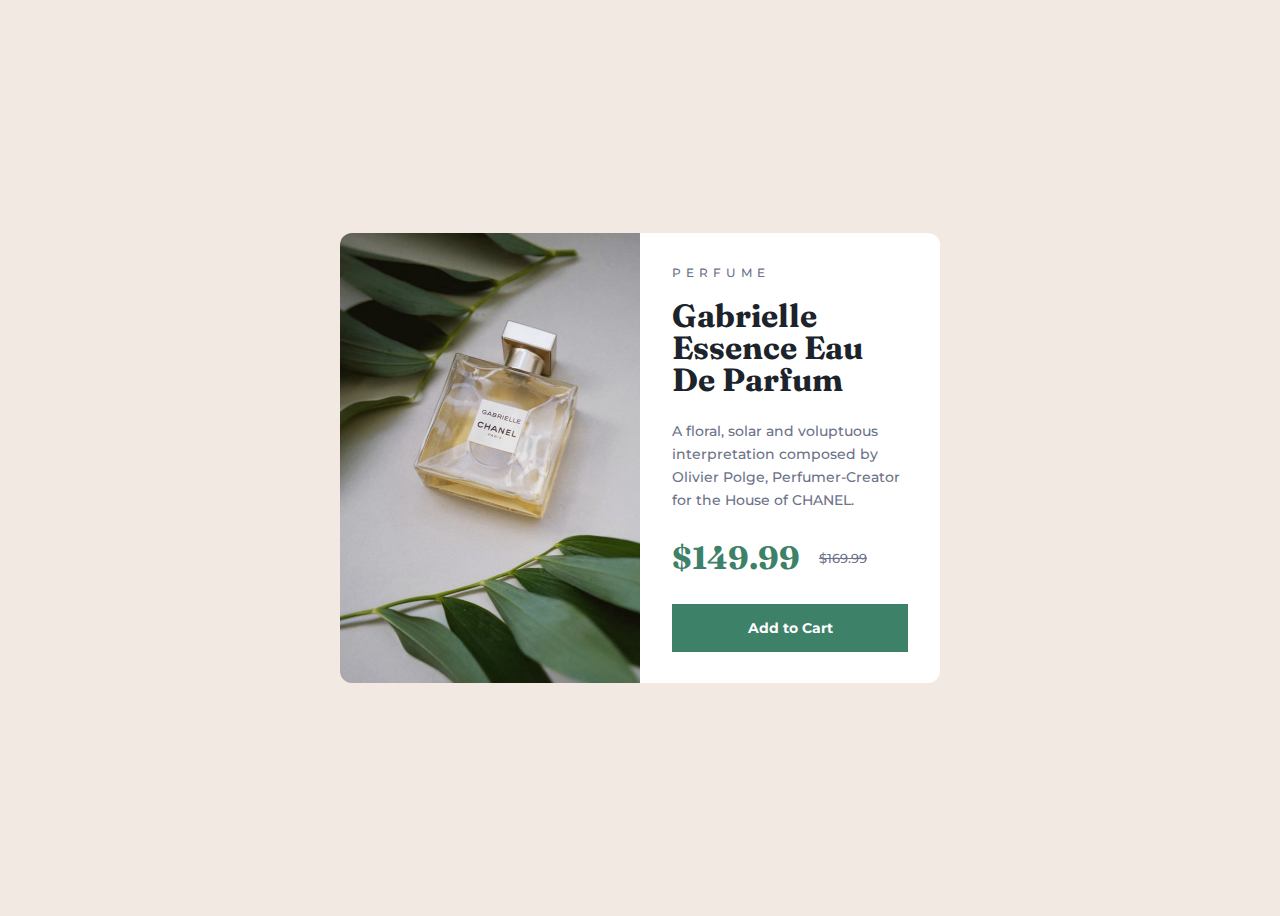
==== teste/index.html @ 1efe0d04 "Alterações e testes" ====
<!DOCTYPE html>
<html lang="en">
  <head>
    <meta charset="UTF-8" />
    <meta name="viewport" content="width=device-width, initial-scale=1.0" />
    <link rel="stylesheet" href="style.css" />
    <link rel="preconnect" href="https://fonts.googleapis.com" />
    <link rel="preconnect" href="https://fonts.gstatic.com" crossorigin />
    <link
      href="https://fonts.googleapis.com/css2?family=Fraunces:ital,opsz,wght@0,9..144,100..900;1,9..144,100..900&family=Montserrat:ital,wght@0,100..900;1,100..900&display=swap"
      rel="stylesheet"
    />
    <title>Pagina</title>
  </head>
  <body>
    <div class="product-card">
      <img
        src="assents/product-card__img.jpg"
        alt=""
        class="product-card__img"
      />
      <div class="product-card-description">
        <h2 class="product-card-description-text-heading">PERFUME</h2>
        <h1 class="product-card-description-text-second-heading">
          Gabrielle Essence Eau De Parfum
        </h1>
        <h2 class="product-card-description-description">
          A floral, solar and voluptuous interpretation composed by Olivier
          Polge, Perfumer-Creator for the House of CHANEL.
        </h2>
        <div class="price-tag">
          <spam class="price-tag-promotion">$149.99</spam>
          <span class="price-tag-old">$169.99</span>
        </div>
        <a class="add-to-cart" href="">
          <img src="" alt="" class="carrinho" />
          Add to Cart</a
        >
      </div>
    </div>
  </body>
</html>
---- teste/style.css ----
body {
  background-color: #f2eae2;
  display: flex;
  justify-content: center; /* Centraliza horizontalmente */
  align-items: center; /* Centraliza verticalmente */
  height: 100vh; /* Garante que a div ocupe a altura total da janela */
}

p,
h1,
h2,
span,
a {
  margin: 0;
  padding: 0;
}

.product-card {
  display: flex;
  height: 450px;
  width: 600px;
}

.product-card__img {
  width: 50%;
  border-radius: 12px 0 0 12px;
}

.product-card-description {
  width: 50%;
  background-color: white;
  text-align: center;
  border-radius: 0 12px 12px 0;
  padding: 32px;
  height: 100%;
  box-sizing: border-box; /* faz com que as margens não somem no tamanho */
}
.product-card-description-text-heading {
  font-family: "Montserrat", sans-serif;
  font-weight: 500;
  color: #6c7289;
  font-size: 12px;
  text-align: left;
  letter-spacing: 5px;
}

.product-card-description-text-second-heading {
  font-family: "Fraunces", serif;
  color: #1c232b;
  text-align: left;
  font-size: 32px;
  font-weight: 700;
  line-height: 32px;
  margin: 20px 0;

  /*text-shadow: 3px 3px 5px rgba(0, 0, 0, 0.5); */ /*sombra desativada */
}
.product-card-description-description {
  font-family: "Montserrat", sans-serif;
  font-size: 14px;
  color: #6c7289;
  font-weight: 500;
  text-align: left;
  line-height: 23px;
  margin: 24px 0;
}

.price-tag {
  display: flex;
  align-items: center;
  margin: 30px 0;
}
.price-tag-promotion {
  font-family: "Fraunces", serif;
  font-size: 32px;
  font-weight: 700;
  color: #3d8168;
  line-height: 32px;
  margin-right: 19px;
}
.price-tag-old {
  font-family: "Montserrat", sans-serif;
  color: #6c7289;
  font-size: 13px;
  font-weight: 500;
  font-style: cross;
  text-decoration: line-through;
}
.add-to-cart {
  font-family: "Montserrat", sans-serif;
  font-weight: 700;
  font-size: 14px;
  display: flex;
  color: #ffffff;
  background-color: #3d8168;
  margin: 30px 0;
  height: 48px;
  justify-content: center;
  align-items: center;
  text-decoration: none;
}
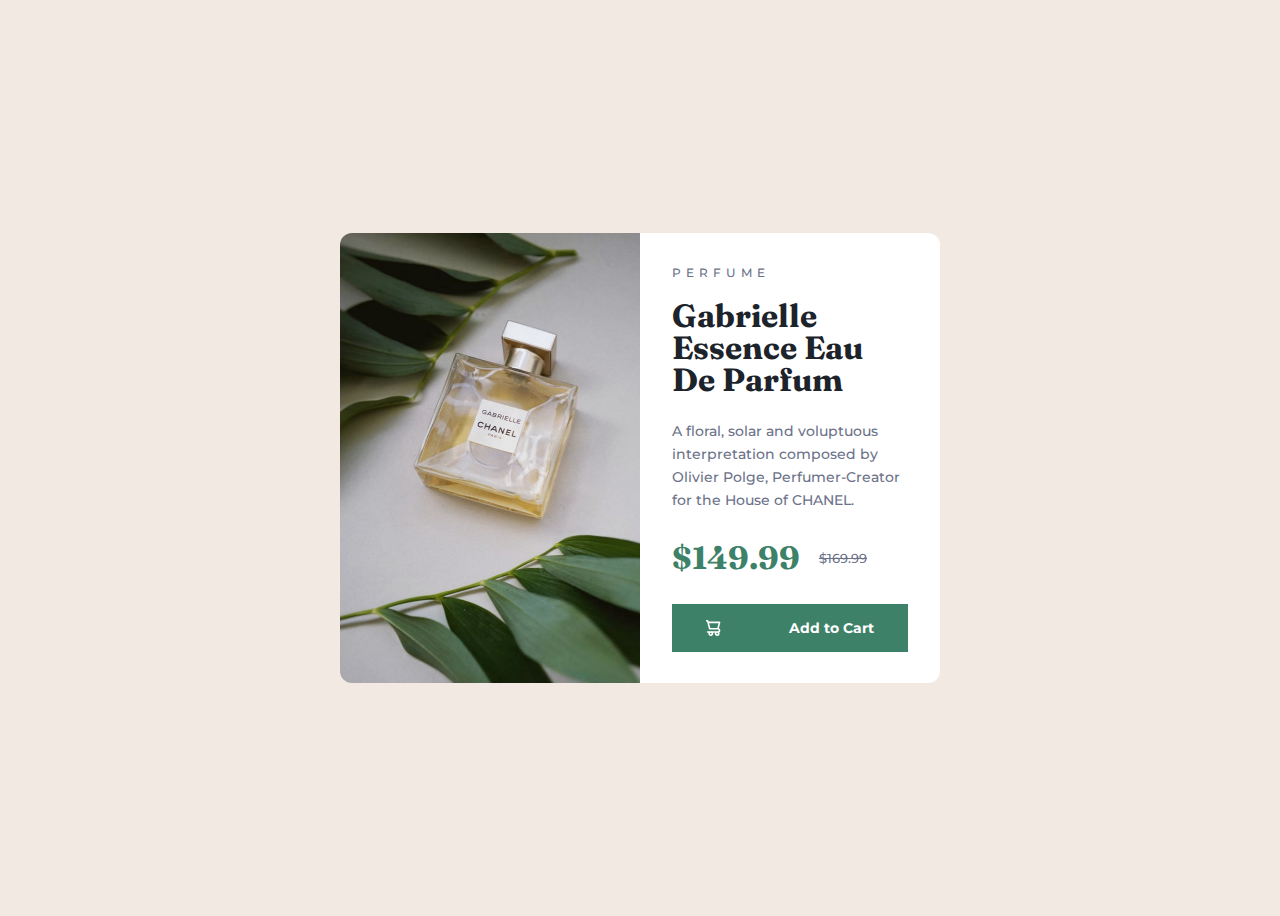
==== commit 50e53ed9: "ajustes" ====
--- a/teste/index.html
+++ b/teste/index.html
@@ -33,7 +33,12 @@
           <span class="price-tag-old">$169.99</span>
         </div>
         <a class="add-to-cart" href="">
-          <img src="" alt="" class="carrinho" />
+          <svg width="15" height="16" xmlns="http://www.w3.org/2000/svg">
+            <path
+              d="M14.383 10.388a2.397 2.397 0 0 0-1.518-2.222l1.494-5.593a.8.8 0 0 0-.144-.695.8.8 0 0 0-.631-.28H2.637L2.373.591A.8.8 0 0 0 1.598 0H0v1.598h.983l1.982 7.4a.8.8 0 0 0 .799.59h8.222a.8.8 0 0 1 0 1.599H1.598a.8.8 0 1 0 0 1.598h.943a2.397 2.397 0 1 0 4.507 0h1.885a2.397 2.397 0 1 0 4.331-.376 2.397 2.397 0 0 0 1.12-2.021ZM11.26 7.99H4.395L3.068 3.196h9.477L11.26 7.991Zm-6.465 6.392a.8.8 0 1 1 0-1.598.8.8 0 0 1 0 1.598Zm6.393 0a.8.8 0 1 1 0-1.598.8.8 0 0 1 0 1.598Z"
+              fill="#FFF"
+            />
+          </svg>
           Add to Cart</a
         >
       </div>
--- a/teste/style.css
+++ b/teste/style.css
@@ -95,7 +95,7 @@
   background-color: #3d8168;
   margin: 30px 0;
   height: 48px;
-  justify-content: center;
+  justify-content: space-around;
   align-items: center;
   text-decoration: none;
 }
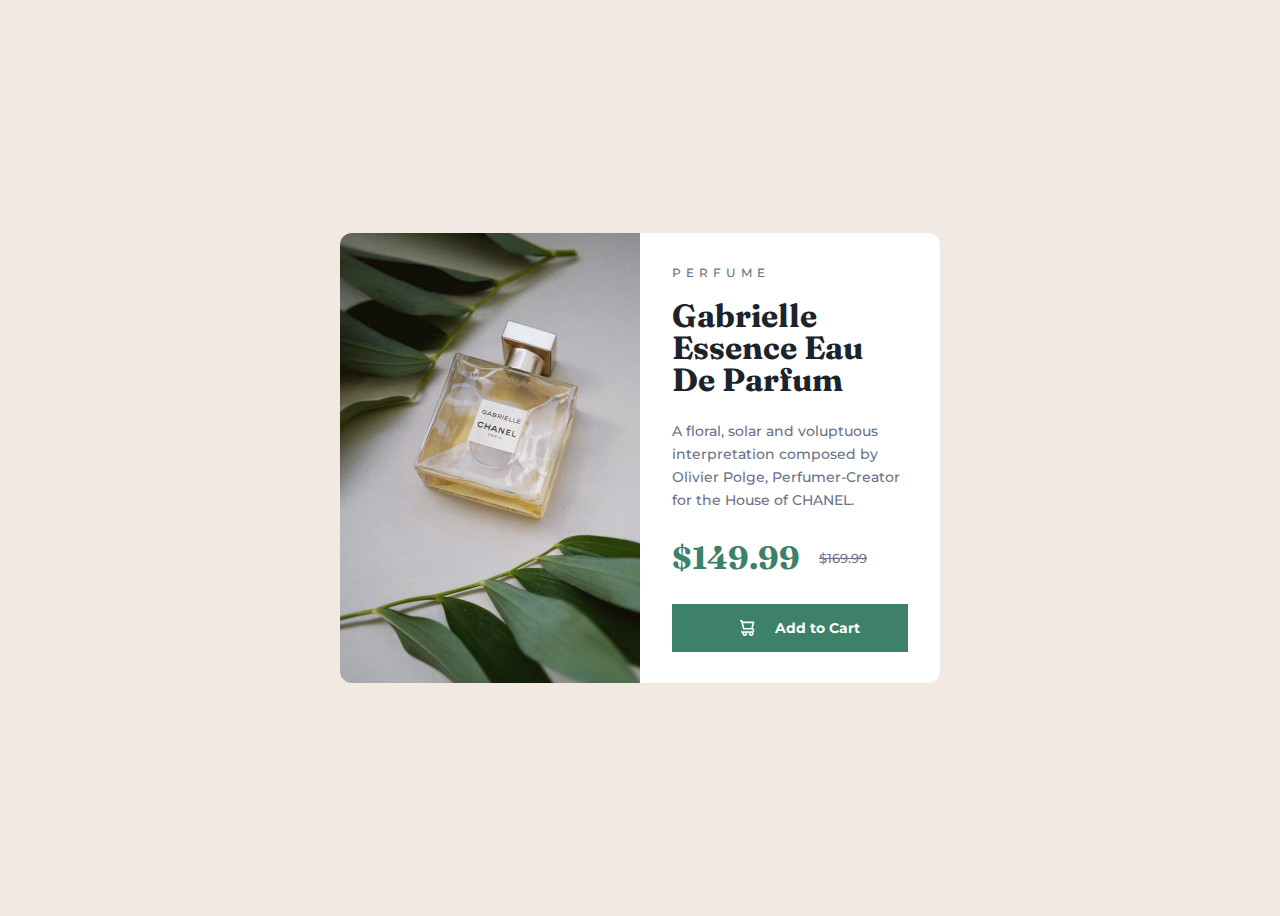
==== commit 394c2311: "ultimas mudanças" ====
--- a/teste/index.html
+++ b/teste/index.html
@@ -32,15 +32,21 @@
           <spam class="price-tag-promotion">$149.99</spam>
           <span class="price-tag-old">$169.99</span>
         </div>
+
         <a class="add-to-cart" href="">
-          <svg width="15" height="16" xmlns="http://www.w3.org/2000/svg">
+          <svg
+            class="add-to-cart-icon"
+            width="15"
+            height="16"
+            xmlns="http://www.w3.org/2000/svg"
+          >
             <path
               d="M14.383 10.388a2.397 2.397 0 0 0-1.518-2.222l1.494-5.593a.8.8 0 0 0-.144-.695.8.8 0 0 0-.631-.28H2.637L2.373.591A.8.8 0 0 0 1.598 0H0v1.598h.983l1.982 7.4a.8.8 0 0 0 .799.59h8.222a.8.8 0 0 1 0 1.599H1.598a.8.8 0 1 0 0 1.598h.943a2.397 2.397 0 1 0 4.507 0h1.885a2.397 2.397 0 1 0 4.331-.376 2.397 2.397 0 0 0 1.12-2.021ZM11.26 7.99H4.395L3.068 3.196h9.477L11.26 7.991Zm-6.465 6.392a.8.8 0 1 1 0-1.598.8.8 0 0 1 0 1.598Zm6.393 0a.8.8 0 1 1 0-1.598.8.8 0 0 1 0 1.598Z"
               fill="#FFF"
             />
           </svg>
-          Add to Cart</a
-        >
+          Add to Cart
+        </a>
       </div>
     </div>
   </body>
--- a/teste/style.css
+++ b/teste/style.css
@@ -86,16 +86,25 @@
   font-style: cross;
   text-decoration: line-through;
 }
+
 .add-to-cart {
   font-family: "Montserrat", sans-serif;
   font-weight: 700;
   font-size: 14px;
+  color: #ffffff;
+  text-decoration: none;
   display: flex;
-  color: #ffffff;
   background-color: #3d8168;
   margin: 30px 0;
   height: 48px;
-  justify-content: space-around;
+  justify-content: center;
   align-items: center;
-  text-decoration: none;
 }
+
+.add-to-cart-icon {
+  padding: 20px;
+}
+
+.add-to-cart:hover {
+  background-color: #1a4032;
+}
